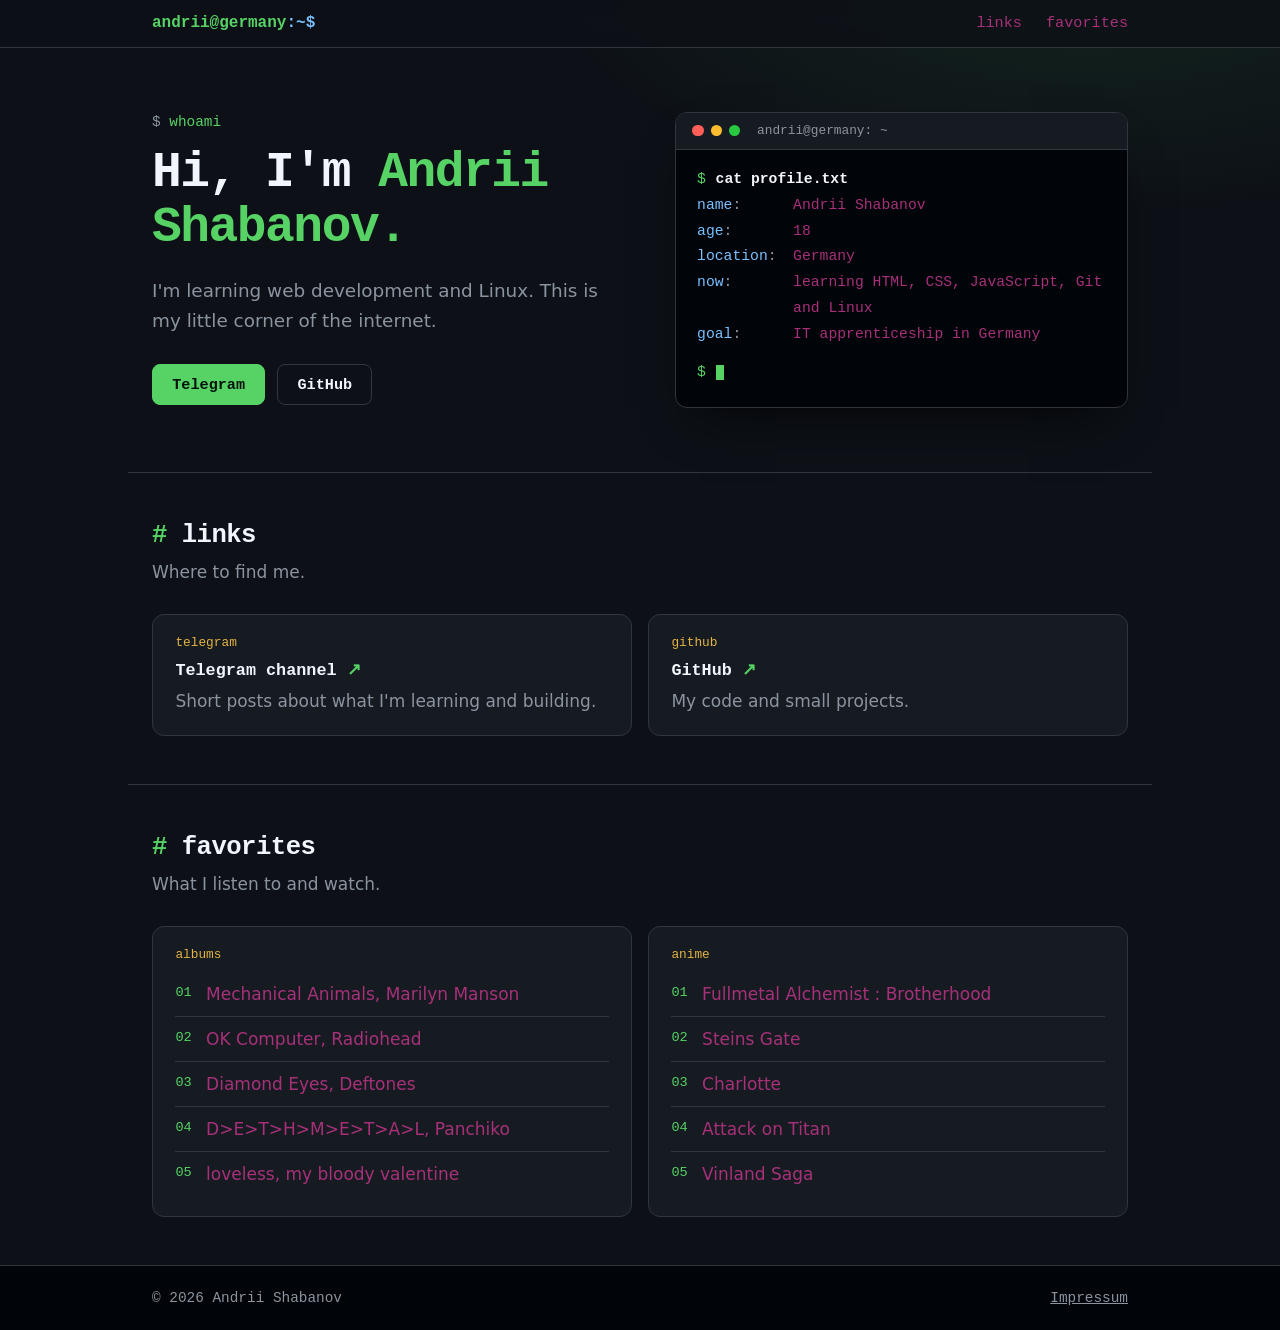
==== index.html @ be3f4921 "Add files via upload" ====
<!DOCTYPE html>
<html lang="en">
<head>
  <meta charset="utf-8">
  <meta name="viewport" content="width=device-width, initial-scale=1">
  <title>Andrii Shabanov</title>
  <meta name="description" content="Personal site of Andrii Shabanov: Telegram channel, GitHub and favorite things.">
  <link rel="stylesheet" href="style.css">
</head>
<body>
  <header class="site-header">
    <div class="wrap">
      <a class="logo" href="#"><span class="u">andrii<span class="host">@germany</span></span><span class="d">:~$</span></a>
      <nav aria-label="Main">
        <a href="#links">links</a>
        <a href="#favorites">favorites</a>
      </nav>
    </div>
  </header>

  <main>
    <section class="wrap hero">
      <div>
        <p class="eyebrow">whoami</p>
        <h1>Hi, I'm <span class="name">Andrii Shabanov.</span></h1>
        <p class="lead">I'm learning web development and Linux. This is my little corner of the internet.</p>
        <div class="btns">
          <a class="btn primary" href="https://t.me/qwieswie">Telegram</a>
          <a class="btn" href="https://github.com/qwieswiee">GitHub</a>
        </div>
      </div>

      <div class="term" role="group" aria-label="Short profile">
        <div class="term-bar" aria-hidden="true">
          <span class="dot r"></span><span class="dot y"></span><span class="dot g"></span>
          <span class="term-title">andrii@germany: ~</span>
        </div>
        <div class="term-body">
          <p><span class="prompt">$</span><span class="cmd">cat profile.txt</span></p>
          <div class="out">
            <div class="row"><span class="k">name</span><span>Andrii Shabanov</span></div>
            <div class="row"><span class="k">age</span><span>18</span></div>
            <div class="row"><span class="k">location</span><span>Germany</span></div>
            <div class="row"><span class="k">now</span><span>learning HTML, CSS, JavaScript, Git and Linux</span></div>
            <div class="row"><span class="k">goal</span><span>IT apprenticeship in Germany</span></div>
          </div>
          <p><span class="prompt">$</span><span class="cursor" aria-hidden="true"></span></p>
        </div>
      </div>
    </section>

    <section class="wrap section" id="links">
      <h2>links</h2>
      <p class="sub">Where to find me.</p>
      <div class="cards">
        <a class="card" href="https://t.me/qwieswie">
          <span class="tag">telegram</span>
          <h3>Telegram channel</h3>
          <p>Short posts about what I'm learning and building.</p>
        </a>
        <a class="card" href="https://github.com/qwieswiee">
          <span class="tag">github</span>
          <h3>GitHub</h3>
          <p>My code and small projects.</p>
        </a>
      </div>
    </section>

    <section class="wrap section" id="favorites">
      <h2>favorites</h2>
      <p class="sub">What I listen to and watch.</p>
      <div class="cards">
        <div class="card">
          <span class="tag">albums</span>
          <ol>
            <li>Mechanical Animals, Marilyn Manson</li>
            <li>OK Computer, Radiohead</li>
            <li>Diamond Eyes, Deftones</li>
            <li>D&gt;E&gt;T&gt;H&gt;M&gt;E&gt;T&gt;A&gt;L, Panchiko</li>
            <li>loveless, my bloody valentine</li>
          </ol>
        </div>
        <div class="card">
          <span class="tag">anime</span>
          <ol>
            <li>Fullmetal Alchemist : Brotherhood</li>
            <li>Steins Gate</li>
            <li>Charlotte</li>
            <li>Attack on Titan</li>
            <li>Vinland Saga</li>
          </ol>
        </div>
      </div>
    </section>
  </main>

  <footer class="site-footer">
    <div class="wrap">
      <span>© 2026 Andrii Shabanov</span>
      <a href="impressum.html">Impressum</a>
    </div>
  </footer>
</body>
</html>
---- style.css ----
:root {
  --bg: #0d1117;
  --bg2: #010409;
  --card: #161b22;
  --line: #30363d;
  --ink: #a73079;
  --dim: #8b949e;
  --white: #f0f6fc;
  --green: #56d364;
  --blue: #79c0ff;
  --yellow: #e3b341;
  --mono: ui-monospace, "Cascadia Mono", "SF Mono", Menlo, Consolas, "Liberation Mono", monospace;
}
* { box-sizing: border-box; }
html { scroll-behavior: smooth; scroll-padding-top: 4.5rem; }
body {
  margin: 0;
  background:
    radial-gradient(50rem 24rem at 85% -4%, rgba(86, 211, 100, 0.10), transparent 70%),
    var(--bg);
  color: var(--ink);
  font: 1.0625rem/1.65 system-ui, -apple-system, "Segoe UI", Roboto, sans-serif;
}
::selection { background: var(--green); color: #04130a; }
img { max-width: 100%; height: auto; }
a { color: var(--blue); }
a:focus-visible, button:focus-visible { outline: 2px solid var(--green); outline-offset: 3px; border-radius: 4px; }
.wrap { max-width: 64rem; margin: 0 auto; padding: 0 1.5rem; }

/* header */
.site-header {
  position: sticky; top: 0; z-index: 10;
  background: rgba(13, 17, 23, 0.85); backdrop-filter: blur(8px);
  border-bottom: 1px solid var(--line);
}
.site-header .wrap { display: flex; justify-content: space-between; align-items: center; padding-top: 0.9rem; padding-bottom: 0.9rem; gap: 1rem; }
.logo { font: 700 1rem var(--mono); text-decoration: none; color: var(--white); white-space: nowrap; }
.logo .u { color: var(--green); } .logo .d { color: var(--blue); }
nav { display: flex; gap: 1.5rem; font: 0.95rem var(--mono); }
nav a { color: var(--ink); text-decoration: none; }
nav a:hover { color: var(--green); }

/* hero */
.hero { padding-top: 4rem; padding-bottom: 4rem; display: grid; grid-template-columns: 1.05fr 1fr; gap: 3rem; align-items: center; }
.eyebrow { font: 0.9rem var(--mono); color: var(--green); margin: 0 0 1rem; }
.eyebrow::before { content: "$ "; color: var(--dim); }
h1 { font: 700 clamp(2rem, 5.5vw, 3.1rem)/1.1 var(--mono); letter-spacing: -0.03em; color: var(--white); margin: 0 0 1.25rem; }
h1 .name { color: var(--green); }
.lead { font-size: 1.15rem; color: var(--dim); margin: 0 0 1.75rem; max-width: 30rem; }
.btns { display: flex; flex-wrap: wrap; gap: 0.75rem; }
.btn {
  display: inline-block; padding: 0.65rem 1.2rem; border-radius: 8px;
  font: 600 0.95rem var(--mono); text-decoration: none;
  border: 1px solid var(--line); color: var(--white); transition: border-color .15s, transform .15s;
}
.btn:hover { border-color: var(--green); transform: translateY(-2px); }
.btn.primary { background: var(--green); border-color: var(--green); color: #04130a; }

/* terminal card */
.term { background: var(--bg2); border: 1px solid var(--line); border-radius: 12px; overflow: hidden; box-shadow: 0 24px 50px -24px rgba(0, 0, 0, 0.9); }
.term-bar { display: flex; align-items: center; gap: 0.45rem; padding: 0.65rem 1rem; background: var(--card); border-bottom: 1px solid var(--line); font: 0.8rem var(--mono); color: var(--dim); }
.dot { width: 0.7rem; height: 0.7rem; border-radius: 50%; display: inline-block; }
.dot.r { background: #ff5f57; } .dot.y { background: #febc2e; } .dot.g { background: #28c840; }
.term-title { margin-left: 0.6rem; }
.term-body { padding: 1.1rem 1.3rem 1.3rem; font: 0.92rem/1.75 var(--mono); overflow-x: auto; }
.term-body p { margin: 0; }
.prompt { color: var(--green); margin-right: 0.6rem; }
.cmd { color: var(--white); font-weight: 600; }
.out { color: var(--ink); margin-bottom: 0.8rem !important; }
.row { display: grid; grid-template-columns: 5.5rem 1fr; gap: 0.5rem; }
.k { color: var(--blue); }
.k::after { content: ":"; color: var(--dim); }
.cursor { display: inline-block; width: 0.55em; height: 1.05em; vertical-align: text-bottom; background: var(--green); animation: blink 1.1s steps(1) infinite; }
@keyframes blink { 50% { opacity: 0; } }

/* sections */
.section { padding-top: 3rem; padding-bottom: 3rem; border-top: 1px solid var(--line); }
h2 { font: 700 1.6rem/1.2 var(--mono); color: var(--white); margin: 0 0 0.4rem; letter-spacing: -0.02em; }
h2::before { content: "# "; color: var(--green); }
.sub { color: var(--dim); margin: 0 0 1.75rem; }

.cards { display: grid; grid-template-columns: repeat(auto-fit, minmax(17rem, 1fr)); gap: 1rem; }
.card { background: var(--card); border: 1px solid var(--line); border-radius: 12px; padding: 1.25rem 1.4rem; transition: border-color .15s, transform .15s; }
a.card { display: block; text-decoration: none; color: var(--ink); }
a.card:hover { border-color: var(--green); transform: translateY(-3px); }
.card h3 { font: 700 1.05rem var(--mono); color: var(--white); margin: 0 0 0.4rem; }
a.card h3::after { content: " ↗"; color: var(--green); }
.card p { margin: 0; color: var(--dim); }
.card .tag { display: block; font: 0.8rem var(--mono); color: var(--yellow); margin-bottom: 0.6rem; }

.card ol { list-style: none; margin: 0.4rem 0 0; padding: 0; counter-reset: n; }
.card li { counter-increment: n; display: flex; gap: 0.9rem; padding: 0.5rem 0; border-top: 1px solid var(--line); }
.card li:first-child { border-top: 0; }
.card li::before { content: counter(n, decimal-leading-zero); font: 0.85rem/1.9 var(--mono); color: var(--green); flex: none; }

/* footer */
.site-footer { border-top: 1px solid var(--line); background: var(--bg2); }
.site-footer .wrap { display: flex; justify-content: space-between; flex-wrap: wrap; gap: 0.5rem; padding-top: 1.5rem; padding-bottom: 1.5rem; font: 0.9rem var(--mono); color: var(--dim); }
.site-footer a { color: var(--dim); }
.site-footer a:hover { color: var(--green); }

/* plain pages (impressum) */
main.wrap > h1 { margin-top: 3rem; }

@media (max-width: 52rem) {
  .hero { grid-template-columns: 1fr; gap: 2rem; padding-top: 2.5rem; padding-bottom: 2.5rem; }
}
@media (max-width: 34rem) {
  .logo .host { display: none; }
  nav { gap: 1rem; font-size: 0.9rem; }
  .row { grid-template-columns: 1fr; gap: 0; margin-bottom: 0.4rem; }
}
@media (prefers-reduced-motion: reduce) {
  .cursor { animation: none; } html { scroll-behavior: auto; }
  .btn, .card { transition: none; }
}
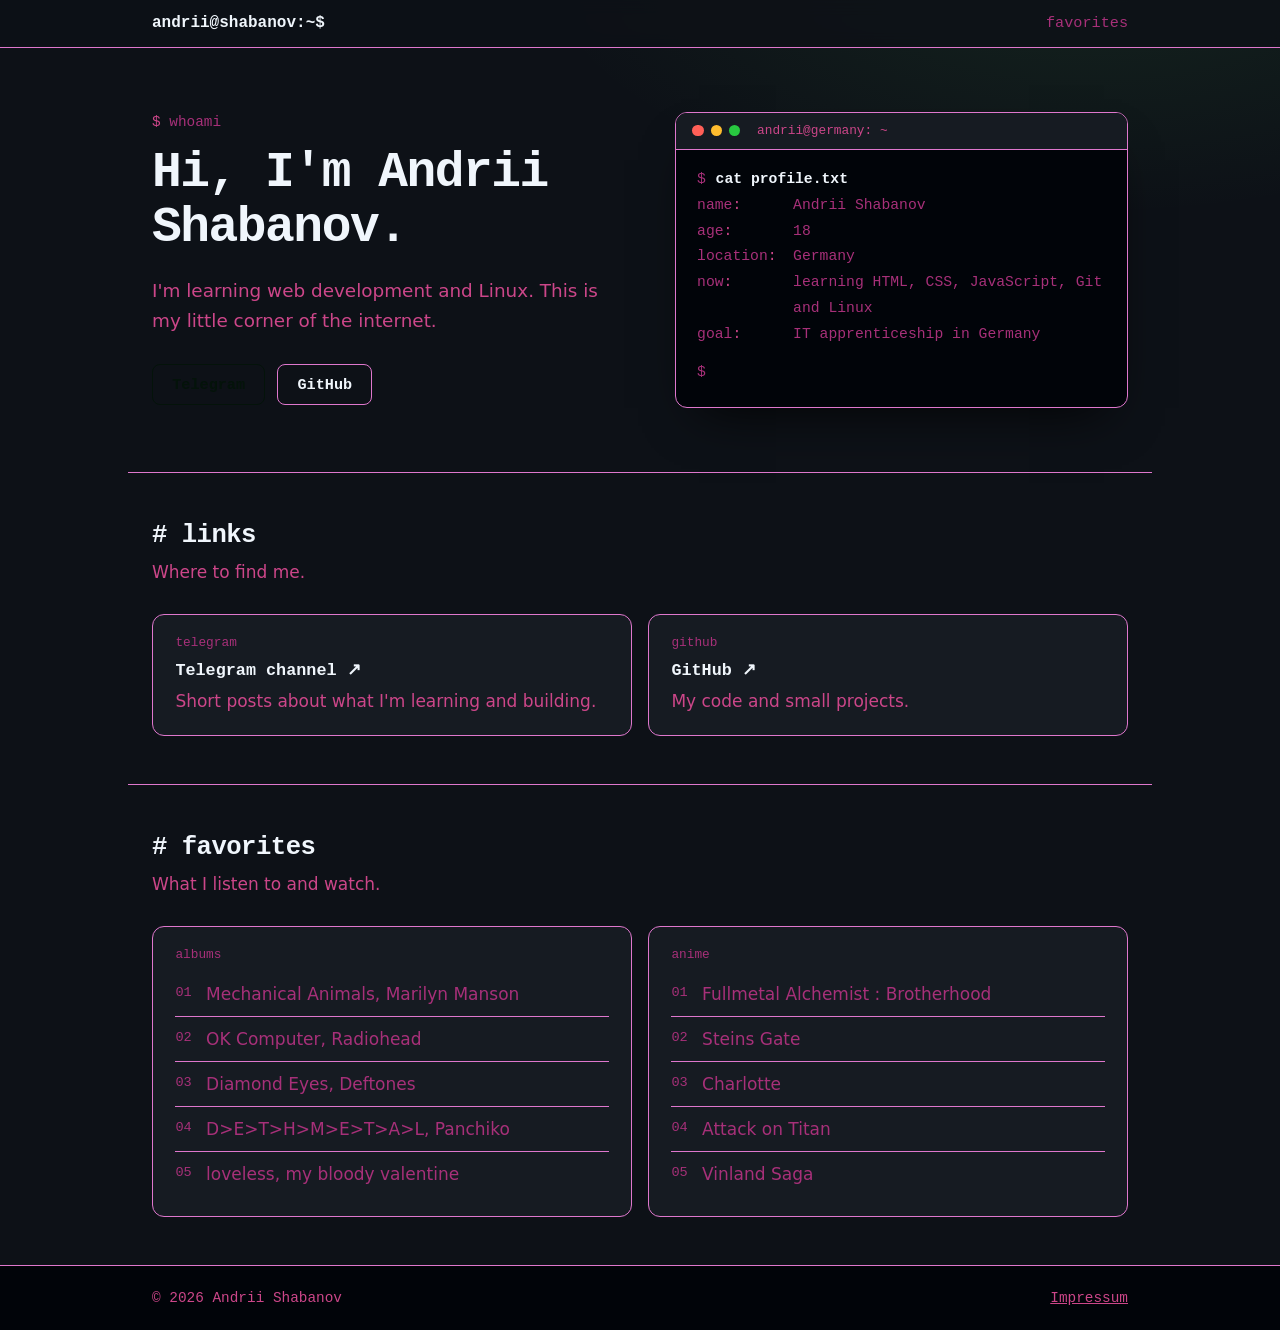
==== commit 856a22b6: "Add files via upload" ====
--- a/index.html
+++ b/index.html
@@ -10,9 +10,8 @@
 <body>
   <header class="site-header">
     <div class="wrap">
-      <a class="logo" href="#"><span class="u">andrii<span class="host">@germany</span></span><span class="d">:~$</span></a>
-      <nav aria-label="Main">
-        <a href="#links">links</a>
+      <a class="logo" href="#"><span class="u">andrii<span class="host">@shabanov</span></span><span class="d">:~$</span></a>
+      <nav aria-label="Main"
         <a href="#favorites">favorites</a>
       </nav>
     </div>
--- a/style.css
+++ b/style.css
@@ -2,13 +2,13 @@
   --bg: #0d1117;
   --bg2: #010409;
   --card: #161b22;
-  --line: #30363d;
+  --line: #df77cd;
   --ink: #a73079;
-  --dim: #8b949e;
+  --dim: #cc4689;
   --white: #f0f6fc;
-  --green: #56d364;
-  --blue: #79c0ff;
-  --yellow: #e3b341;
+  --black: #000000;
+  --pink: #e72e94;
+  --violet: #742294;
   --mono: ui-monospace, "Cascadia Mono", "SF Mono", Menlo, Consolas, "Liberation Mono", monospace;
 }
 * { box-sizing: border-box; }
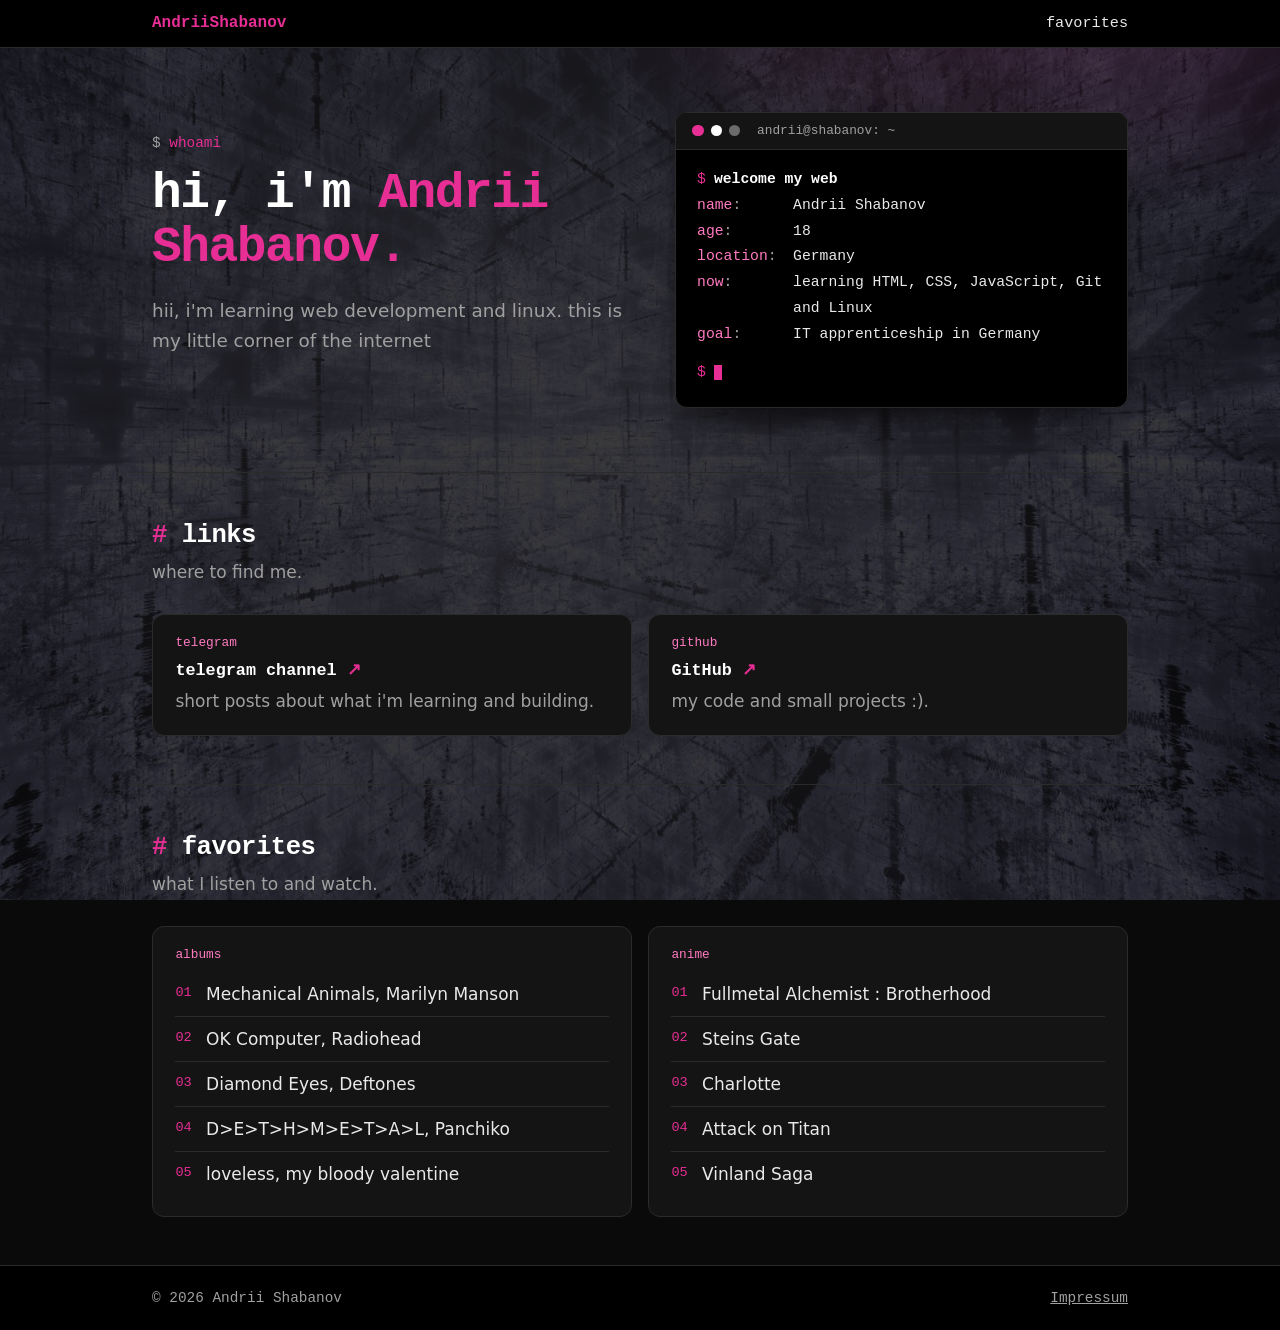
==== commit 2533a881: "Add files via upload" ====
--- a/index.html
+++ b/index.html
@@ -10,8 +10,8 @@
 <body>
   <header class="site-header">
     <div class="wrap">
-      <a class="logo" href="#"><span class="u">andrii<span class="host">@shabanov</span></span><span class="d">:~$</span></a>
-      <nav aria-label="Main"
+      <a class="logo" href="#"> <span class="u">Andrii<span class="host">Shabanov</span> </span><span class="d"></span></a>
+      <nav aria-label="Main">
         <a href="#favorites">favorites</a>
       </nav>
     </div>
@@ -21,21 +21,19 @@
     <section class="wrap hero">
       <div>
         <p class="eyebrow">whoami</p>
-        <h1>Hi, I'm <span class="name">Andrii Shabanov.</span></h1>
-        <p class="lead">I'm learning web development and Linux. This is my little corner of the internet.</p>
+        <h1>hi, i'm <span class="name">Andrii Shabanov.</span></h1>
+        <p class="lead">hii, i'm learning web development and linux. this is my little corner of the internet</p>
         <div class="btns">
-          <a class="btn primary" href="https://t.me/qwieswie">Telegram</a>
-          <a class="btn" href="https://github.com/qwieswiee">GitHub</a>
         </div>
       </div>
 
       <div class="term" role="group" aria-label="Short profile">
         <div class="term-bar" aria-hidden="true">
           <span class="dot r"></span><span class="dot y"></span><span class="dot g"></span>
-          <span class="term-title">andrii@germany: ~</span>
+          <span class="term-title">andrii@shabanov: ~</span>
         </div>
         <div class="term-body">
-          <p><span class="prompt">$</span><span class="cmd">cat profile.txt</span></p>
+          <p><span class="prompt">$</span><span class="cmd">welcome my web</span></p>
           <div class="out">
             <div class="row"><span class="k">name</span><span>Andrii Shabanov</span></div>
             <div class="row"><span class="k">age</span><span>18</span></div>
@@ -50,24 +48,24 @@
 
     <section class="wrap section" id="links">
       <h2>links</h2>
-      <p class="sub">Where to find me.</p>
+      <p class="sub">where to find me.</p>
       <div class="cards">
         <a class="card" href="https://t.me/qwieswie">
           <span class="tag">telegram</span>
-          <h3>Telegram channel</h3>
-          <p>Short posts about what I'm learning and building.</p>
+          <h3>telegram channel</h3>
+          <p>short posts about what i'm learning and building.</p>
         </a>
         <a class="card" href="https://github.com/qwieswiee">
           <span class="tag">github</span>
           <h3>GitHub</h3>
-          <p>My code and small projects.</p>
+          <p>my code and small projects :).</p>
         </a>
       </div>
     </section>
 
     <section class="wrap section" id="favorites">
       <h2>favorites</h2>
-      <p class="sub">What I listen to and watch.</p>
+      <p class="sub">what I listen to and watch.</p>
       <div class="cards">
         <div class="card">
           <span class="tag">albums</span>
--- a/style.css
+++ b/style.css
@@ -1,14 +1,13 @@
 :root {
-  --bg: #0d1117;
-  --bg2: #010409;
-  --card: #161b22;
-  --line: #df77cd;
-  --ink: #a73079;
-  --dim: #cc4689;
-  --white: #f0f6fc;
-  --black: #000000;
+  --bg: #0a0a0a;
+  --bg2: #000000;
+  --card: #141414;
+  --line: #2b2b2b;
+  --ink: #e9e9e9;
+  --dim: #a0a0a0;
+  --white: #ffffff;
   --pink: #e72e94;
-  --violet: #742294;
+  --pink-soft: #ff7ac0;
   --mono: ui-monospace, "Cascadia Mono", "SF Mono", Menlo, Consolas, "Liberation Mono", monospace;
 }
 * { box-sizing: border-box; }
@@ -16,36 +15,38 @@
 body {
   margin: 0;
   background:
-    radial-gradient(50rem 24rem at 85% -4%, rgba(86, 211, 100, 0.10), transparent 70%),
+    radial-gradient(50rem 24rem at 85% -4%, rgba(231, 46, 148, 0.14), transparent 70%),
+    linear-gradient(rgba(10, 10, 10, 0.8), rgba(10, 10, 10, 0.8)),
+    url("images/winterbackground.jpg") center / cover fixed no-repeat,
     var(--bg);
   color: var(--ink);
   font: 1.0625rem/1.65 system-ui, -apple-system, "Segoe UI", Roboto, sans-serif;
 }
-::selection { background: var(--green); color: #04130a; }
+::selection { background: var(--pink); color: #04130a; }
 img { max-width: 100%; height: auto; }
-a { color: var(--blue); }
-a:focus-visible, button:focus-visible { outline: 2px solid var(--green); outline-offset: 3px; border-radius: 4px; }
+a { color: var(--pink-soft); }
+a:focus-visible, button:focus-visible { outline: 2px solid var(--pink); outline-offset: 3px; border-radius: 4px; }
 .wrap { max-width: 64rem; margin: 0 auto; padding: 0 1.5rem; }
 
 /* header */
 .site-header {
   position: sticky; top: 0; z-index: 10;
-  background: rgba(13, 17, 23, 0.85); backdrop-filter: blur(8px);
+  background: rgb(0, 0, 0); backdrop-filter: blur(6px);
   border-bottom: 1px solid var(--line);
 }
 .site-header .wrap { display: flex; justify-content: space-between; align-items: center; padding-top: 0.9rem; padding-bottom: 0.9rem; gap: 1rem; }
 .logo { font: 700 1rem var(--mono); text-decoration: none; color: var(--white); white-space: nowrap; }
-.logo .u { color: var(--green); } .logo .d { color: var(--blue); }
+.logo .u { color: var(--pink); } .logo .d { color: var(--pink-soft); }
 nav { display: flex; gap: 1.5rem; font: 0.95rem var(--mono); }
 nav a { color: var(--ink); text-decoration: none; }
-nav a:hover { color: var(--green); }
+nav a:hover { color: var(--pink); }
 
 /* hero */
 .hero { padding-top: 4rem; padding-bottom: 4rem; display: grid; grid-template-columns: 1.05fr 1fr; gap: 3rem; align-items: center; }
-.eyebrow { font: 0.9rem var(--mono); color: var(--green); margin: 0 0 1rem; }
+.eyebrow { font: 0.9rem var(--mono); color: var(--pink); margin: 0 0 1rem; }
 .eyebrow::before { content: "$ "; color: var(--dim); }
 h1 { font: 700 clamp(2rem, 5.5vw, 3.1rem)/1.1 var(--mono); letter-spacing: -0.03em; color: var(--white); margin: 0 0 1.25rem; }
-h1 .name { color: var(--green); }
+h1 .name { color: var(--pink); }
 .lead { font-size: 1.15rem; color: var(--dim); margin: 0 0 1.75rem; max-width: 30rem; }
 .btns { display: flex; flex-wrap: wrap; gap: 0.75rem; }
 .btn {
@@ -53,51 +54,51 @@
   font: 600 0.95rem var(--mono); text-decoration: none;
   border: 1px solid var(--line); color: var(--white); transition: border-color .15s, transform .15s;
 }
-.btn:hover { border-color: var(--green); transform: translateY(-2px); }
-.btn.primary { background: var(--green); border-color: var(--green); color: #04130a; }
+.btn:hover { border-color: var(--pink); transform: translateY(-2px); }
+.btn.primary { background: var(--pink); border-color: var(--pink); color: #04130a; }
 
 /* terminal card */
 .term { background: var(--bg2); border: 1px solid var(--line); border-radius: 12px; overflow: hidden; box-shadow: 0 24px 50px -24px rgba(0, 0, 0, 0.9); }
 .term-bar { display: flex; align-items: center; gap: 0.45rem; padding: 0.65rem 1rem; background: var(--card); border-bottom: 1px solid var(--line); font: 0.8rem var(--mono); color: var(--dim); }
 .dot { width: 0.7rem; height: 0.7rem; border-radius: 50%; display: inline-block; }
-.dot.r { background: #ff5f57; } .dot.y { background: #febc2e; } .dot.g { background: #28c840; }
+.dot.r { background: var(--pink); } .dot.y { background: var(--white); } .dot.g { background: #6b6b6b; }
 .term-title { margin-left: 0.6rem; }
 .term-body { padding: 1.1rem 1.3rem 1.3rem; font: 0.92rem/1.75 var(--mono); overflow-x: auto; }
 .term-body p { margin: 0; }
-.prompt { color: var(--green); margin-right: 0.6rem; }
+.prompt { color: var(--pink); margin-right: 0.5rem; }
 .cmd { color: var(--white); font-weight: 600; }
 .out { color: var(--ink); margin-bottom: 0.8rem !important; }
 .row { display: grid; grid-template-columns: 5.5rem 1fr; gap: 0.5rem; }
-.k { color: var(--blue); }
+.k { color: var(--pink-soft); }
 .k::after { content: ":"; color: var(--dim); }
-.cursor { display: inline-block; width: 0.55em; height: 1.05em; vertical-align: text-bottom; background: var(--green); animation: blink 1.1s steps(1) infinite; }
+.cursor { display: inline-block; width: 0.55em; height: 1.05em; vertical-align: text-bottom; background: var(--pink); animation: blink 1.1s steps(1) infinite; }
 @keyframes blink { 50% { opacity: 0; } }
 
 /* sections */
 .section { padding-top: 3rem; padding-bottom: 3rem; border-top: 1px solid var(--line); }
 h2 { font: 700 1.6rem/1.2 var(--mono); color: var(--white); margin: 0 0 0.4rem; letter-spacing: -0.02em; }
-h2::before { content: "# "; color: var(--green); }
+h2::before { content: "# "; color: var(--pink); }
 .sub { color: var(--dim); margin: 0 0 1.75rem; }
 
 .cards { display: grid; grid-template-columns: repeat(auto-fit, minmax(17rem, 1fr)); gap: 1rem; }
 .card { background: var(--card); border: 1px solid var(--line); border-radius: 12px; padding: 1.25rem 1.4rem; transition: border-color .15s, transform .15s; }
 a.card { display: block; text-decoration: none; color: var(--ink); }
-a.card:hover { border-color: var(--green); transform: translateY(-3px); }
+a.card:hover { border-color: var(--pink); transform: translateY(-3px); }
 .card h3 { font: 700 1.05rem var(--mono); color: var(--white); margin: 0 0 0.4rem; }
-a.card h3::after { content: " ↗"; color: var(--green); }
+a.card h3::after { content: " ↗"; color: var(--pink); }
 .card p { margin: 0; color: var(--dim); }
-.card .tag { display: block; font: 0.8rem var(--mono); color: var(--yellow); margin-bottom: 0.6rem; }
+.card .tag { display: block; font: 0.8rem var(--mono); color: var(--pink-soft); margin-bottom: 0.6rem; }
 
 .card ol { list-style: none; margin: 0.4rem 0 0; padding: 0; counter-reset: n; }
 .card li { counter-increment: n; display: flex; gap: 0.9rem; padding: 0.5rem 0; border-top: 1px solid var(--line); }
 .card li:first-child { border-top: 0; }
-.card li::before { content: counter(n, decimal-leading-zero); font: 0.85rem/1.9 var(--mono); color: var(--green); flex: none; }
+.card li::before { content: counter(n, decimal-leading-zero); font: 0.85rem/1.9 var(--mono); color: var(--pink); flex: none; }
 
 /* footer */
 .site-footer { border-top: 1px solid var(--line); background: var(--bg2); }
 .site-footer .wrap { display: flex; justify-content: space-between; flex-wrap: wrap; gap: 0.5rem; padding-top: 1.5rem; padding-bottom: 1.5rem; font: 0.9rem var(--mono); color: var(--dim); }
 .site-footer a { color: var(--dim); }
-.site-footer a:hover { color: var(--green); }
+.site-footer a:hover { color: var(--pink); }
 
 /* plain pages (impressum) */
 main.wrap > h1 { margin-top: 3rem; }
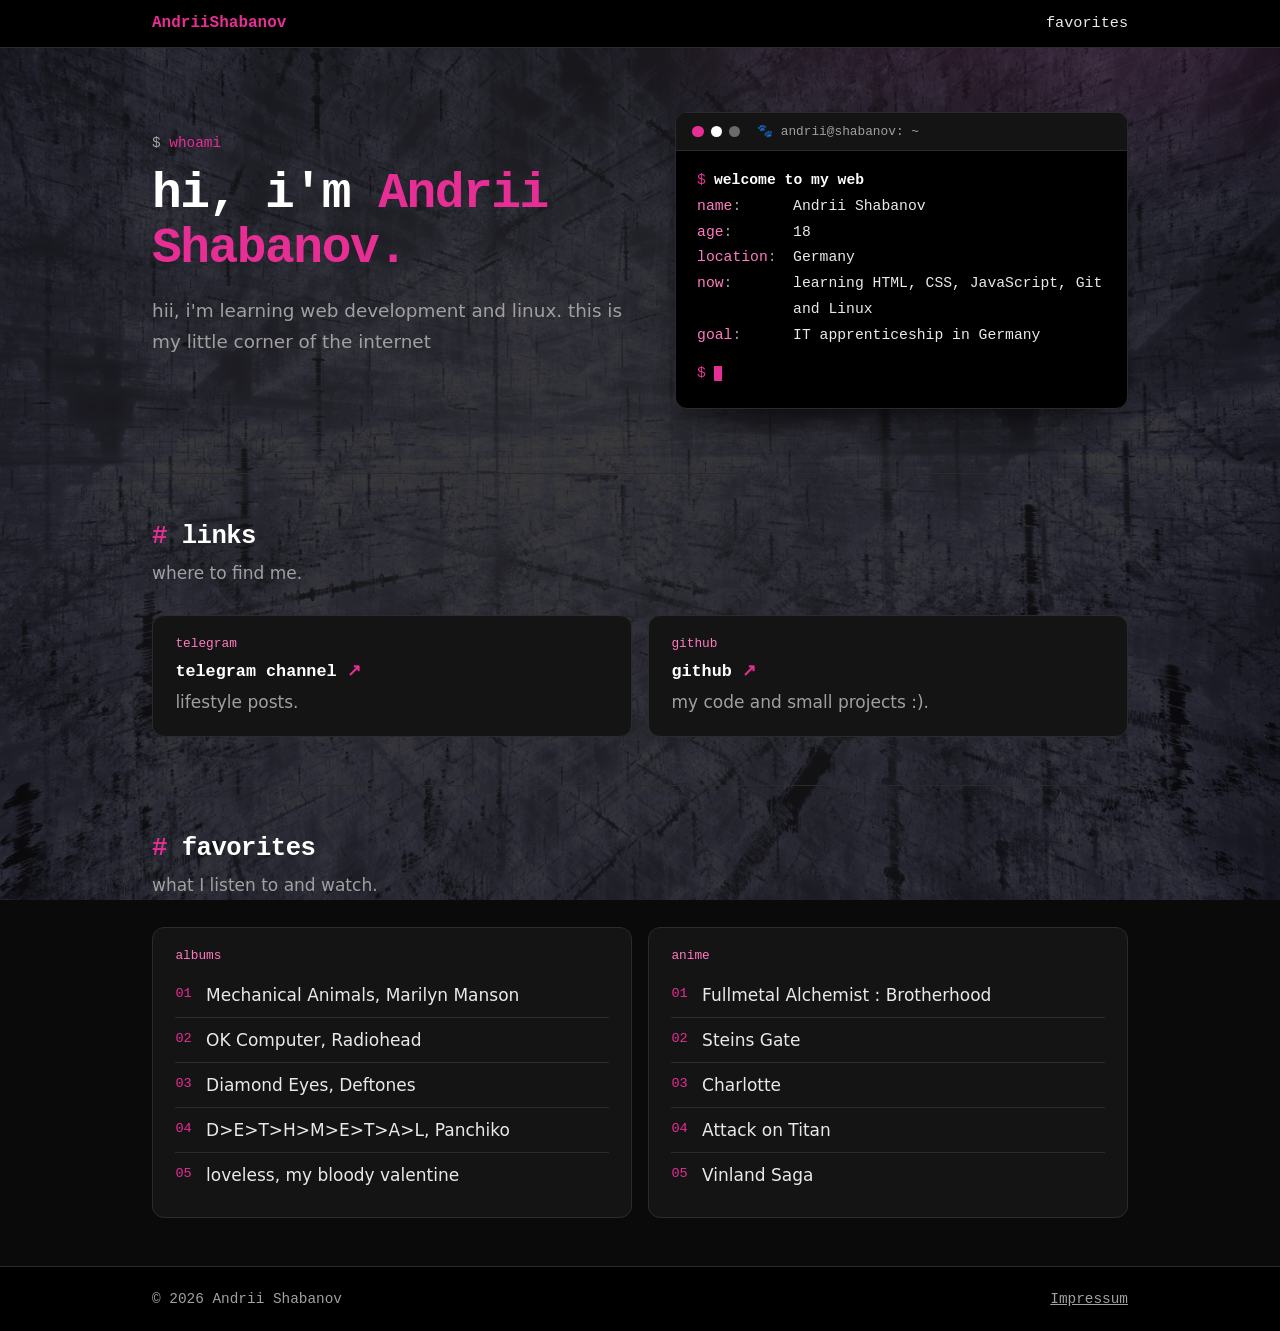
==== commit 672d99b9: "Add files via upload" ====
--- a/index.html
+++ b/index.html
@@ -3,7 +3,8 @@
 <head>
   <meta charset="utf-8">
   <meta name="viewport" content="width=device-width, initial-scale=1">
-  <title>Andrii Shabanov</title>
+  <title>web pet</title>
+  <link rel="icon" href="data:image/svg+xml,<svg xmlns='http://www.w3.org/2000/svg' viewBox='0 0 100 100'><text y='.9em' font-size='90'>🐾</text></svg>">
   <meta name="description" content="Personal site of Andrii Shabanov: Telegram channel, GitHub and favorite things.">
   <link rel="stylesheet" href="style.css">
 </head>
@@ -30,10 +31,10 @@
       <div class="term" role="group" aria-label="Short profile">
         <div class="term-bar" aria-hidden="true">
           <span class="dot r"></span><span class="dot y"></span><span class="dot g"></span>
-          <span class="term-title">andrii@shabanov: ~</span>
+        <span class="term-title">🐾 andrii@shabanov: ~</span>
         </div>
         <div class="term-body">
-          <p><span class="prompt">$</span><span class="cmd">welcome my web</span></p>
+          <p><span class="prompt">$</span><span class="cmd">welcome to my web</span></p>
           <div class="out">
             <div class="row"><span class="k">name</span><span>Andrii Shabanov</span></div>
             <div class="row"><span class="k">age</span><span>18</span></div>
@@ -53,11 +54,11 @@
         <a class="card" href="https://t.me/qwieswie">
           <span class="tag">telegram</span>
           <h3>telegram channel</h3>
-          <p>short posts about what i'm learning and building.</p>
+          <p>lifestyle posts.</p>
         </a>
         <a class="card" href="https://github.com/qwieswiee">
           <span class="tag">github</span>
-          <h3>GitHub</h3>
+          <h3>github</h3>
           <p>my code and small projects :).</p>
         </a>
       </div>
--- a/style.css
+++ b/style.css
@@ -12,7 +12,7 @@
 }
 * { box-sizing: border-box; }
 html { scroll-behavior: smooth; scroll-padding-top: 4.5rem; }
-body {
+body { min-height: 100vh;
   margin: 0;
   background:
     radial-gradient(50rem 24rem at 85% -4%, rgba(231, 46, 148, 0.14), transparent 70%),
@@ -101,7 +101,7 @@
 .site-footer a:hover { color: var(--pink); }
 
 /* plain pages (impressum) */
-main.wrap > h1 { margin-top: 3rem; }
+main.wrap { padding-top: 2rem; padding-bottom: 4rem; }
 
 @media (max-width: 52rem) {
   .hero { grid-template-columns: 1fr; gap: 2rem; padding-top: 2.5rem; padding-bottom: 2.5rem; }
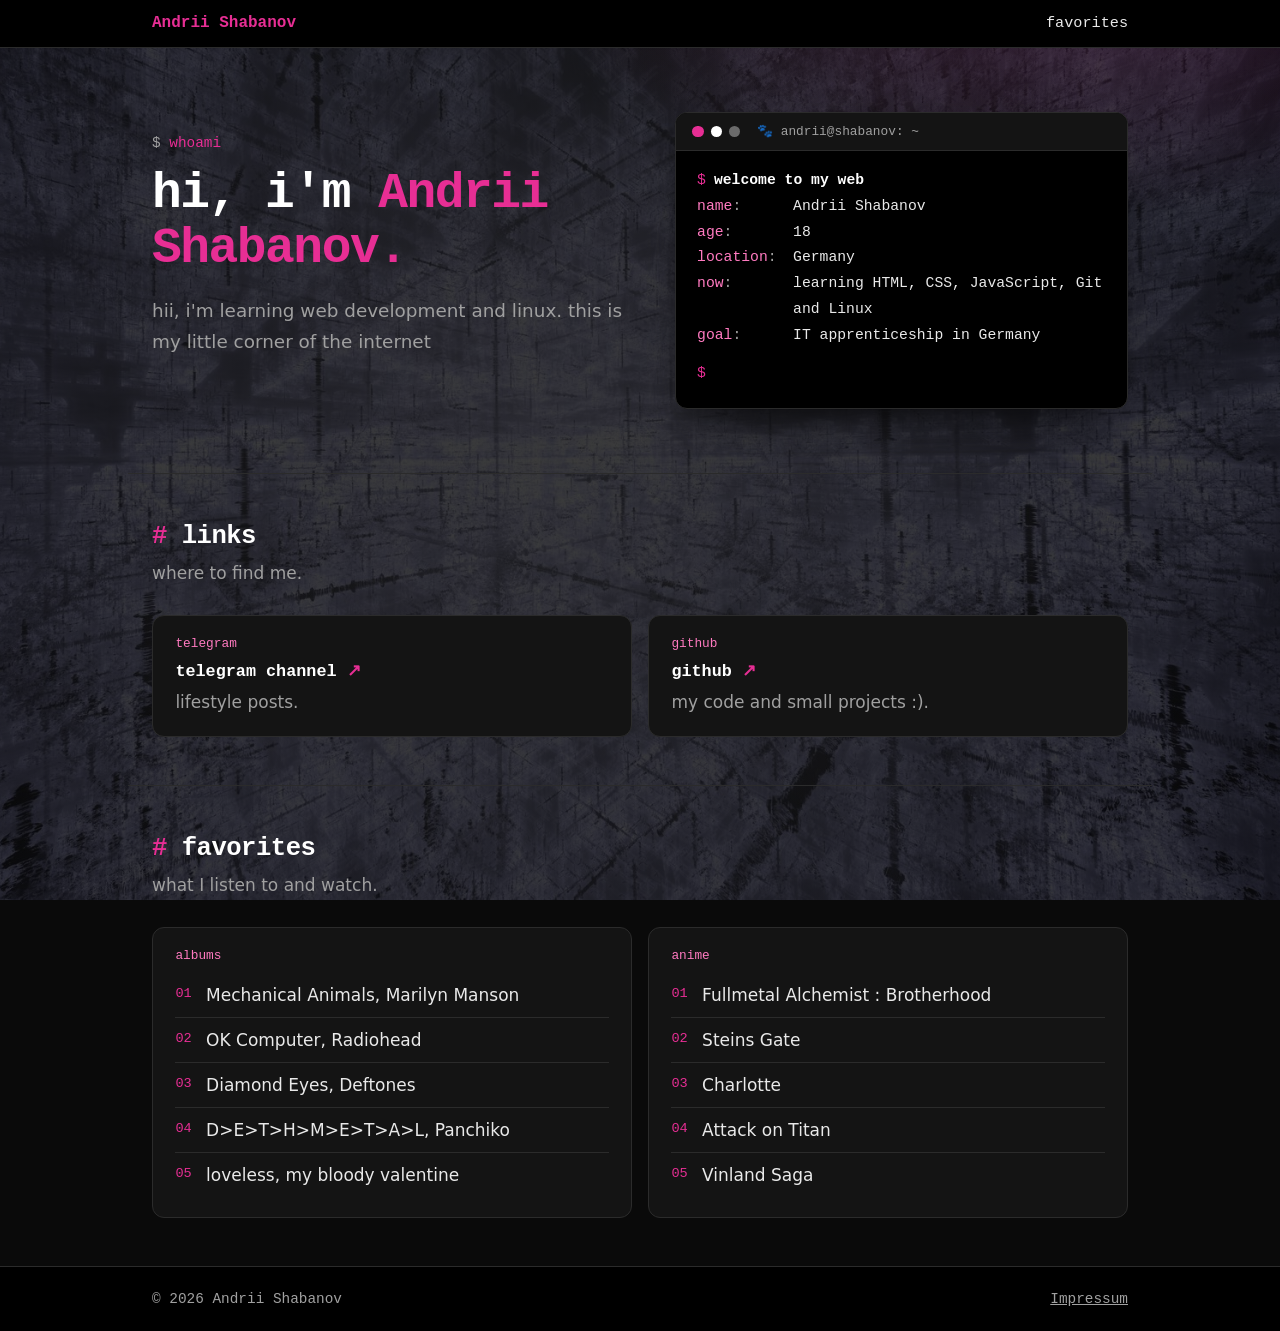
==== commit bd3714fc: "Add files via upload" ====
--- a/index.html
+++ b/index.html
@@ -1,102 +1,136 @@
-<!DOCTYPE html>
+<!doctype html>
 <html lang="en">
-<head>
-  <meta charset="utf-8">
-  <meta name="viewport" content="width=device-width, initial-scale=1">
-  <title>web pet</title>
-  <link rel="icon" href="data:image/svg+xml,<svg xmlns='http://www.w3.org/2000/svg' viewBox='0 0 100 100'><text y='.9em' font-size='90'>🐾</text></svg>">
-  <meta name="description" content="Personal site of Andrii Shabanov: Telegram channel, GitHub and favorite things.">
-  <link rel="stylesheet" href="style.css">
-</head>
-<body>
-  <header class="site-header">
-    <div class="wrap">
-      <a class="logo" href="#"> <span class="u">Andrii<span class="host">Shabanov</span> </span><span class="d"></span></a>
-      <nav aria-label="Main">
-        <a href="#favorites">favorites</a>
-      </nav>
-    </div>
-  </header>
+  <head>
+    <meta charset="utf-8" />
+    <meta name="viewport" content="width=device-width, initial-scale=1" />
+    <title>web pet</title>
+    <link
+      rel="icon"
+      href="data:image/svg+xml,<svg xmlns='http://www.w3.org/2000/svg' viewBox='0 0 100 100'><text y='.9em' font-size='90'>🐾</text></svg>"
+    />
+    <meta
+      name="description"
+      content="Personal site of Andrii Shabanov: Telegram channel, GitHub and favorite things."
+    />
+    <link rel="stylesheet" href="style.css" />
+       <link rel="icon" href="favicon.ico" sizes="32x32" />
+     <link rel="icon" href="favicon-32x32.png" type="image/png" sizes="32x32" />
+      <link rel="apple-touch-icon" href="apple-touch-icon.png" />
+    </head>
+        <body>
+    <header class="site-header">
+      <div class="wrap">
+        <a class="logo" href="#">
+          <span class="u">Andrii<span class="host"> Shabanov</span></span
+          ><span class="d"></span
+        ></a>
+        <nav aria-label="Main">
+          <a href="#favorites">favorites</a>
+        </nav>
+      </div>
+    </header>
 
-  <main>
-    <section class="wrap hero">
-      <div>
-        <p class="eyebrow">whoami</p>
-        <h1>hi, i'm <span class="name">Andrii Shabanov.</span></h1>
-        <p class="lead">hii, i'm learning web development and linux. this is my little corner of the internet</p>
-        <div class="btns">
+    <main>
+      <section class="wrap hero">
+        <div>
+          <p class="eyebrow">whoami</p>
+          <h1>hi, i'm <span class="name">Andrii Shabanov.</span></h1>
+          <p class="lead">
+            hii, i'm learning web development and linux. this is my little
+            corner of the internet
+          </p>
+          <div class="btns"></div>
         </div>
+
+        <div class="term" role="group" aria-label="Short profile">
+          <div class="term-bar" aria-hidden="true">
+            <span class="dot r"></span><span class="dot y"></span
+            ><span class="dot g"></span>
+            <span class="term-title">🐾 andrii@shabanov: ~</span>
+          </div>
+          <div class="term-body">
+            <p>
+              <span class="prompt">$</span
+              ><span class="cmd">welcome to my web</span>
+            </p>
+            <div class="out">
+              <div class="row">
+                <span class="k">name</span><span>Andrii Shabanov</span>
+              </div>
+              <div class="row"><span class="k">age</span><span>18</span></div>
+              <div class="row">
+                <span class="k">location</span><span>Germany</span>
+              </div>
+              <div class="row">
+                <span class="k">now</span
+                ><span>learning HTML, CSS, JavaScript, Git and Linux</span>
+              </div>
+              <div class="row">
+                <span class="k">goal</span
+                ><span>IT apprenticeship in Germany</span>
+              </div>
+            </div>
+           <div id="history"></div>
+            <form class="input-line" id="term-form">
+              <label class="prompt" for="cmd">$</label>
+               <input id="cmd" type="text" autocomplete="off" autocapitalize="off" spellcheck="false" />
+                </form>
+            </p>
+          </div>
+        </div>
+      </section>
+
+      <section class="wrap section" id="links">
+        <h2>links</h2>
+        <p class="sub">where to find me.</p>
+        <div class="cards">
+          <a class="card" href="https://t.me/qwieswie">
+            <span class="tag">telegram</span>
+            <h3>telegram channel</h3>
+            <p>lifestyle posts.</p>
+          </a>
+          <a class="card" href="https://github.com/qwieswiee">
+            <span class="tag">github</span>
+            <h3>github</h3>
+            <p>my code and small projects :).</p>
+          </a>
+        </div>
+      </section>
+
+      <section class="wrap section" id="favorites">
+        <h2>favorites</h2>
+        <p class="sub">what I listen to and watch.</p>
+        <div class="cards">
+          <div class="card">
+            <span class="tag">albums</span>
+            <ol>
+              <li>Mechanical Animals, Marilyn Manson</li>
+              <li>OK Computer, Radiohead</li>
+              <li>Diamond Eyes, Deftones</li>
+              <li>D&gt;E&gt;T&gt;H&gt;M&gt;E&gt;T&gt;A&gt;L, Panchiko</li>
+              <li>loveless, my bloody valentine</li>
+            </ol>
+          </div>
+          <div class="card">
+            <span class="tag">anime</span>
+            <ol>
+              <li>Fullmetal Alchemist : Brotherhood</li>
+              <li>Steins Gate</li>
+              <li>Charlotte</li>
+              <li>Attack on Titan</li>
+              <li>Vinland Saga</li>
+            </ol>
+          </div>
+        </div>
+      </section>
+    </main>
+
+    <footer class="site-footer">
+      <div class="wrap">
+        <span>© 2026 Andrii Shabanov</span>
+        <a href="impressum.html">Impressum</a>
       </div>
-
-      <div class="term" role="group" aria-label="Short profile">
-        <div class="term-bar" aria-hidden="true">
-          <span class="dot r"></span><span class="dot y"></span><span class="dot g"></span>
-        <span class="term-title">🐾 andrii@shabanov: ~</span>
-        </div>
-        <div class="term-body">
-          <p><span class="prompt">$</span><span class="cmd">welcome to my web</span></p>
-          <div class="out">
-            <div class="row"><span class="k">name</span><span>Andrii Shabanov</span></div>
-            <div class="row"><span class="k">age</span><span>18</span></div>
-            <div class="row"><span class="k">location</span><span>Germany</span></div>
-            <div class="row"><span class="k">now</span><span>learning HTML, CSS, JavaScript, Git and Linux</span></div>
-            <div class="row"><span class="k">goal</span><span>IT apprenticeship in Germany</span></div>
-          </div>
-          <p><span class="prompt">$</span><span class="cursor" aria-hidden="true"></span></p>
-        </div>
-      </div>
-    </section>
-
-    <section class="wrap section" id="links">
-      <h2>links</h2>
-      <p class="sub">where to find me.</p>
-      <div class="cards">
-        <a class="card" href="https://t.me/qwieswie">
-          <span class="tag">telegram</span>
-          <h3>telegram channel</h3>
-          <p>lifestyle posts.</p>
-        </a>
-        <a class="card" href="https://github.com/qwieswiee">
-          <span class="tag">github</span>
-          <h3>github</h3>
-          <p>my code and small projects :).</p>
-        </a>
-      </div>
-    </section>
-
-    <section class="wrap section" id="favorites">
-      <h2>favorites</h2>
-      <p class="sub">what I listen to and watch.</p>
-      <div class="cards">
-        <div class="card">
-          <span class="tag">albums</span>
-          <ol>
-            <li>Mechanical Animals, Marilyn Manson</li>
-            <li>OK Computer, Radiohead</li>
-            <li>Diamond Eyes, Deftones</li>
-            <li>D&gt;E&gt;T&gt;H&gt;M&gt;E&gt;T&gt;A&gt;L, Panchiko</li>
-            <li>loveless, my bloody valentine</li>
-          </ol>
-        </div>
-        <div class="card">
-          <span class="tag">anime</span>
-          <ol>
-            <li>Fullmetal Alchemist : Brotherhood</li>
-            <li>Steins Gate</li>
-            <li>Charlotte</li>
-            <li>Attack on Titan</li>
-            <li>Vinland Saga</li>
-          </ol>
-        </div>
-      </div>
-    </section>
-  </main>
-
-  <footer class="site-footer">
-    <div class="wrap">
-      <span>© 2026 Andrii Shabanov</span>
-      <a href="impressum.html">Impressum</a>
-    </div>
-  </footer>
-</body>
+    </footer>
+      <script src="script.js"></script>
+  </body>
 </html>
--- a/style.css
+++ b/style.css
@@ -115,3 +115,10 @@
   .cursor { animation: none; } html { scroll-behavior: auto; }
   .btn, .card { transition: none; }
 }
+
+.input-line { display: flex; align-items: center; margin: 0; }
+.input-line input {
+  flex: 1; min-width: 0; padding: 0; border: 0; outline: 0;
+  background: none; color: var(--white); font: inherit; caret-color: var(--pink);
+}
+.out-line { margin: 0 0 0.4rem; white-space: pre-wrap; color: var(--ink); }
